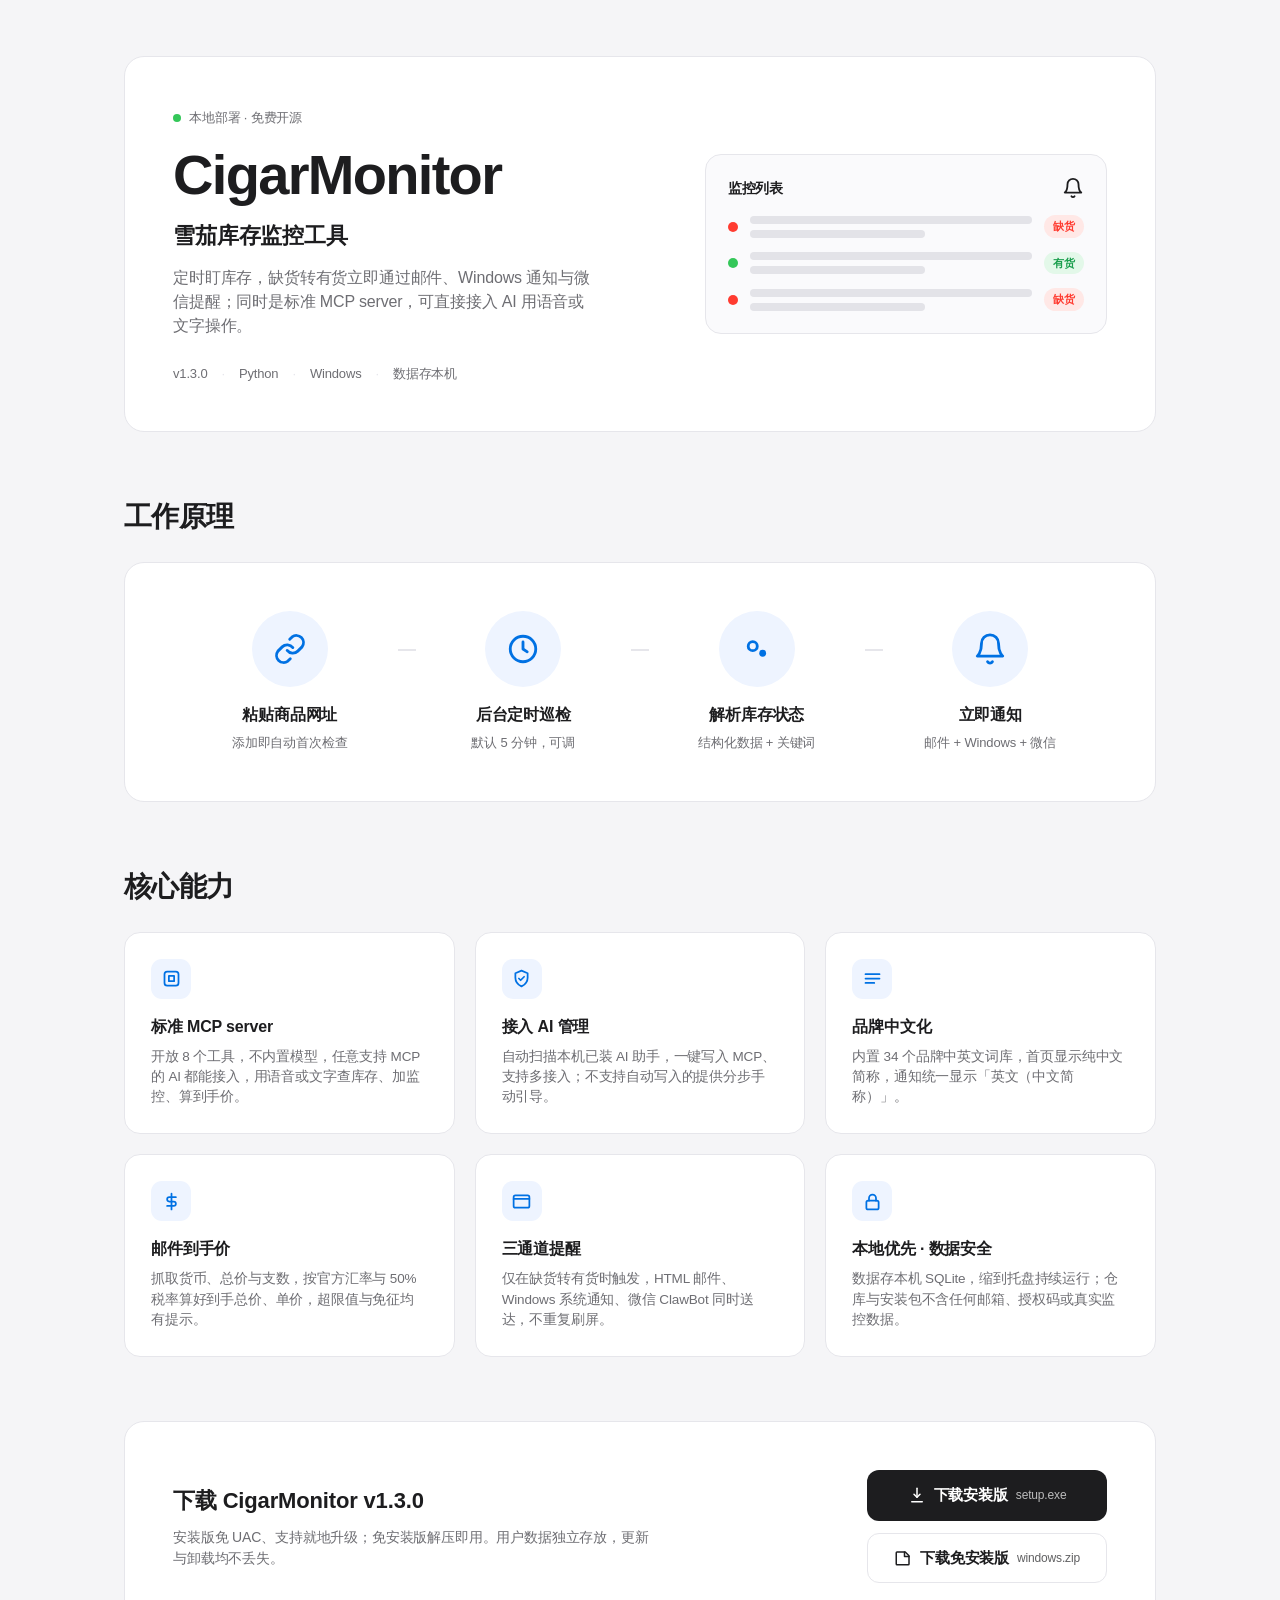
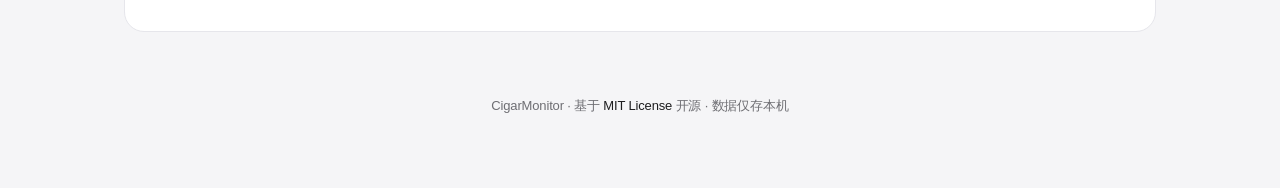
==== index.html @ dda62a03 "docs: 发布 landing 落地页到 gh-pages" ====
<!DOCTYPE html>
<html lang="zh-CN">
<head>
<meta charset="UTF-8">
<meta name="viewport" content="width=device-width, initial-scale=1">
<title>CigarMonitor · 雪茄库存监控工具</title>
<link rel="icon" href="data:image/svg+xml,%3Csvg xmlns='http://www.w3.org/2000/svg' viewBox='0 0 32 32'%3E%3Crect width='32' height='32' rx='7' fill='%23111'/%3E%3Cpath d='M8 20l11-11a3.5 3.5 0 015 5L13 25' stroke='%23d9a441' stroke-width='2.4' fill='none' stroke-linecap='round'/%3E%3Ccircle cx='21' cy='11' r='1.6' fill='%23f4c96b'/%3E%3C/svg%3E">
<style>
:root{
  --bg:#f5f5f7;
  --card:#ffffff;
  --ink:#1d1d1f;
  --sub:#6e6e73;
  --line:#e6e6eb;
  --green:#34c759;
  --red:#ff3b30;
  --blue:#0071e3;
  --blue-soft:#eef4ff;
  --radius:20px;
}
*{box-sizing:border-box;margin:0;padding:0}
html{-webkit-text-size-adjust:100%}
body{
  font-family:-apple-system,BlinkMacSystemFont,"SF Pro Display","SF Pro Text","Segoe UI","PingFang SC","Hiragino Sans GB","Microsoft YaHei",sans-serif;
  background:var(--bg);
  color:var(--ink);
  line-height:1.5;
  -webkit-font-smoothing:antialiased;
  letter-spacing:-.01em;
}
.wrap{max-width:1080px;margin:0 auto;padding:56px 24px 72px}
.section-head{font-size:28px;font-weight:700;letter-spacing:-.02em;margin-bottom:24px}
.card{background:var(--card);border:1px solid var(--line);border-radius:var(--radius);padding:48px}

/* ===== Hero ===== */
.hero{display:grid;grid-template-columns:1.1fr .9fr;gap:40px;align-items:center}
.eyebrow{display:inline-flex;align-items:center;gap:8px;font-size:13px;color:var(--sub);font-weight:500;margin-bottom:18px}
.eyebrow .dot{width:8px;height:8px;border-radius:50%;background:var(--green)}
.hero h1{font-size:56px;font-weight:700;letter-spacing:-.03em;line-height:1.05;margin-bottom:14px}
.hero .role{font-size:22px;font-weight:600;color:var(--ink);margin-bottom:14px}
.hero .desc{font-size:16px;color:var(--sub);max-width:420px;margin-bottom:26px}
.meta{display:flex;flex-wrap:wrap;gap:6px 14px;font-size:13px;color:var(--sub);font-variant-numeric:tabular-nums}
.meta span{display:inline-flex;align-items:center}
.meta .sep{color:var(--line)}

/* 监控列表示意 */
.mock{background:#fafafc;border:1px solid var(--line);border-radius:16px;padding:22px}
.mock-title{font-size:14px;font-weight:600;margin-bottom:16px;display:flex;justify-content:space-between;align-items:center}
.mock-title .bell{width:22px;height:22px;color:var(--ink)}
.mock-row{display:flex;align-items:center;gap:12px;margin-bottom:14px}
.mock-row:last-child{margin-bottom:0}
.mock-dot{width:10px;height:10px;border-radius:50%;flex:none}
.mock-bars{flex:1;display:flex;flex-direction:column;gap:6px}
.mock-bar{height:8px;border-radius:5px;background:#e3e3e8}
.mock-bar.short{width:62%}
.mock-badge{font-size:11px;font-weight:600;padding:3px 9px;border-radius:999px;flex:none}
.b-out{background:#ffe8e6;color:var(--red)}
.b-in{background:#e3f8e9;color:#1a9e4d}

/* ===== 工作原理 ===== */
.workflow{margin-top:64px}
.flow{display:grid;grid-template-columns:repeat(4,1fr);gap:0;align-items:start}
.flow-item{position:relative;text-align:center;padding:0 12px}
.flow-ic{width:76px;height:76px;border-radius:50%;background:var(--blue-soft);display:flex;align-items:center;justify-content:center;margin:0 auto 16px}
.flow-ic svg{width:34px;height:34px;color:var(--blue)}
.flow-item h4{font-size:16px;font-weight:600;margin-bottom:6px}
.flow-item p{font-size:13px;color:var(--sub)}
.flow-item:not(:last-child)::after{content:"";position:absolute;top:38px;right:-9px;width:18px;height:2px;background:var(--line)}

/* ===== 核心能力 ===== */
.features{margin-top:64px}
.fgrid{display:grid;grid-template-columns:repeat(3,1fr);gap:20px}
.fitem{background:var(--card);border:1px solid var(--line);border-radius:16px;padding:26px}
.fitem .fic{width:40px;height:40px;border-radius:11px;background:var(--blue-soft);display:flex;align-items:center;justify-content:center;margin-bottom:16px}
.fitem .fic svg{width:21px;height:21px;color:var(--blue)}
.fitem h4{font-size:16px;font-weight:600;margin-bottom:8px}
.fitem p{font-size:13.5px;color:var(--sub)}

/* ===== 下载 ===== */
.download{margin-top:64px}
.dl-card{display:grid;grid-template-columns:1fr auto;gap:32px;align-items:center}
.dl-card h3{font-size:22px;font-weight:700;margin-bottom:10px}
.dl-card p{font-size:14px;color:var(--sub);max-width:480px}
.dl-btns{display:flex;flex-direction:column;gap:12px;min-width:240px}
.btn{display:inline-flex;align-items:center;justify-content:center;gap:8px;padding:13px 22px;border-radius:12px;font-size:15px;font-weight:600;text-decoration:none;border:1px solid transparent;white-space:nowrap}
.btn-primary{background:var(--ink);color:#fff}
.btn-ghost{background:#fff;color:var(--ink);border-color:var(--line)}
.btn svg{width:18px;height:18px}
.btn small{font-weight:400;opacity:.7;font-size:12px}

footer{margin-top:64px;text-align:center;font-size:13px;color:var(--sub)}
footer a{color:var(--ink);text-decoration:none;font-weight:500}

@media (max-width:860px){
  .wrap{padding:32px 16px 48px}
  .card{padding:28px}
  .hero{grid-template-columns:1fr;gap:28px}
  .hero h1{font-size:42px}
  .flow{grid-template-columns:repeat(2,1fr);gap:32px 0}
  .flow-item:not(:last-child)::after{display:none}
  .fgrid{grid-template-columns:1fr}
  .dl-card{grid-template-columns:1fr}
  .dl-btns{min-width:0}
}
@media (max-width:560px){
  .card{padding:22px}
  .flow{grid-template-columns:1fr;gap:28px}
  .flow-item{padding:0}
  .flow-ic{width:68px;height:68px}
  .hero h1{font-size:36px}
  .section-head{font-size:24px}
}
</style>
</head>
<body>
<div class="wrap">

  <!-- ===== Hero ===== -->
  <section class="card hero">
    <div>
      <div class="eyebrow"><span class="dot"></span>本地部署 · 免费开源</div>
      <h1>CigarMonitor</h1>
      <div class="role">雪茄库存监控工具</div>
      <p class="desc">定时盯库存，缺货转有货立即通过邮件、Windows 通知与微信提醒；同时是标准 MCP server，可直接接入 AI 用语音或文字操作。</p>
      <div class="meta">
        <span>v1.3.0</span><span class="sep">·</span>
        <span>Python</span><span class="sep">·</span>
        <span>Windows</span><span class="sep">·</span>
        <span>数据存本机</span>
      </div>
    </div>
    <div class="mock">
      <div class="mock-title">监控列表
        <svg class="bell" viewBox="0 0 24 24" fill="none" stroke="currentColor" stroke-width="2" stroke-linecap="round" stroke-linejoin="round"><path d="M18 8a6 6 0 0 0-12 0c0 7-3 9-3 9h18s-3-2-3-9"/><path d="M13.7 21a2 2 0 0 1-3.4 0"/></svg>
      </div>
      <div class="mock-row">
        <span class="mock-dot" style="background:var(--red)"></span>
        <span class="mock-bars"><span class="mock-bar"></span><span class="mock-bar short"></span></span>
        <span class="mock-badge b-out">缺货</span>
      </div>
      <div class="mock-row">
        <span class="mock-dot" style="background:var(--green)"></span>
        <span class="mock-bars"><span class="mock-bar"></span><span class="mock-bar short"></span></span>
        <span class="mock-badge b-in">有货</span>
      </div>
      <div class="mock-row">
        <span class="mock-dot" style="background:var(--red)"></span>
        <span class="mock-bars"><span class="mock-bar"></span><span class="mock-bar short"></span></span>
        <span class="mock-badge b-out">缺货</span>
      </div>
    </div>
  </section>

  <!-- ===== 工作原理 ===== -->
  <section class="workflow">
    <h2 class="section-head">工作原理</h2>
    <div class="card">
      <div class="flow">
        <div class="flow-item">
          <div class="flow-ic"><svg viewBox="0 0 24 24" fill="none" stroke="currentColor" stroke-width="2" stroke-linecap="round" stroke-linejoin="round"><path d="M10 13a5 5 0 0 0 7.5.5l3-3a5 5 0 0 0-7-7l-1.7 1.7"/><path d="M14 11a5 5 0 0 0-7.5-.5l-3 3a5 5 0 0 0 7 7l1.7-1.7"/></svg></div>
          <h4>粘贴商品网址</h4><p>添加即自动首次检查</p>
        </div>
        <div class="flow-item">
          <div class="flow-ic"><svg viewBox="0 0 24 24" fill="none" stroke="currentColor" stroke-width="2" stroke-linecap="round" stroke-linejoin="round"><circle cx="12" cy="12" r="9"/><path d="M12 7v5l3 2"/></svg></div>
          <h4>后台定时巡检</h4><p>默认 5 分钟，可调</p>
        </div>
        <div class="flow-item">
          <div class="flow-ic"><svg viewBox="0 0 24 24" fill="none" stroke="currentColor" stroke-width="2" stroke-linecap="round" stroke-linejoin="round"><circle cx="9" cy="10" r="3.2"/><circle cx="16" cy="15" r="2.4" fill="currentColor" stroke="none"/></svg></div>
          <h4>解析库存状态</h4><p>结构化数据 + 关键词</p>
        </div>
        <div class="flow-item">
          <div class="flow-ic"><svg viewBox="0 0 24 24" fill="none" stroke="currentColor" stroke-width="2" stroke-linecap="round" stroke-linejoin="round"><path d="M18 8a6 6 0 0 0-12 0c0 7-3 9-3 9h18s-3-2-3-9"/><path d="M13.7 21a2 2 0 0 1-3.4 0"/></svg></div>
          <h4>立即通知</h4><p>邮件 + Windows + 微信</p>
        </div>
      </div>
    </div>
  </section>

  <!-- ===== 核心能力 ===== -->
  <section class="features">
    <h2 class="section-head">核心能力</h2>
    <div class="fgrid">
      <div class="fitem">
        <div class="fic"><svg viewBox="0 0 24 24" fill="none" stroke="currentColor" stroke-width="2" stroke-linecap="round" stroke-linejoin="round"><rect x="4" y="4" width="16" height="16" rx="3"/><path d="M9 9h6v6H9z"/></svg></div>
        <h4>标准 MCP server</h4>
        <p>开放 8 个工具，不内置模型，任意支持 MCP 的 AI 都能接入，用语音或文字查库存、加监控、算到手价。</p>
      </div>
      <div class="fitem">
        <div class="fic"><svg viewBox="0 0 24 24" fill="none" stroke="currentColor" stroke-width="2" stroke-linecap="round" stroke-linejoin="round"><path d="M12 3l7 3v5c0 4.5-3 8-7 10-4-2-7-5.5-7-10V6z"/><path d="M9 12l2 2 4-4"/></svg></div>
        <h4>接入 AI 管理</h4>
        <p>自动扫描本机已装 AI 助手，一键写入 MCP、支持多接入；不支持自动写入的提供分步手动引导。</p>
      </div>
      <div class="fitem">
        <div class="fic"><svg viewBox="0 0 24 24" fill="none" stroke="currentColor" stroke-width="2" stroke-linecap="round" stroke-linejoin="round"><path d="M4 7h16M4 12h16M4 17h10"/></svg></div>
        <h4>品牌中文化</h4>
        <p>内置 34 个品牌中英文词库，首页显示纯中文简称，通知统一显示「英文（中文简称）」。</p>
      </div>
      <div class="fitem">
        <div class="fic"><svg viewBox="0 0 24 24" fill="none" stroke="currentColor" stroke-width="2" stroke-linecap="round" stroke-linejoin="round"><path d="M12 3v18"/><path d="M17 7H9.5a2.5 2.5 0 0 0 0 5h5a2.5 2.5 0 0 1 0 5H7"/></svg></div>
        <h4>邮件到手价</h4>
        <p>抓取货币、总价与支数，按官方汇率与 50% 税率算好到手总价、单价，超限值与免征均有提示。</p>
      </div>
      <div class="fitem">
        <div class="fic"><svg viewBox="0 0 24 24" fill="none" stroke="currentColor" stroke-width="2" stroke-linecap="round" stroke-linejoin="round"><rect x="3" y="5" width="18" height="14" rx="2"/><path d="M3 9h18"/></svg></div>
        <h4>三通道提醒</h4>
        <p>仅在缺货转有货时触发，HTML 邮件、Windows 系统通知、微信 ClawBot 同时送达，不重复刷屏。</p>
      </div>
      <div class="fitem">
        <div class="fic"><svg viewBox="0 0 24 24" fill="none" stroke="currentColor" stroke-width="2" stroke-linecap="round" stroke-linejoin="round"><rect x="5" y="11" width="14" height="10" rx="2"/><path d="M8 11V8a4 4 0 0 1 8 0v3"/></svg></div>
        <h4>本地优先 · 数据安全</h4>
        <p>数据存本机 SQLite，缩到托盘持续运行；仓库与安装包不含任何邮箱、授权码或真实监控数据。</p>
      </div>
    </div>
  </section>

  <!-- ===== 下载 ===== -->
  <section class="download">
    <div class="card dl-card">
      <div>
        <h3>下载 CigarMonitor v1.3.0</h3>
        <p>安装版免 UAC、支持就地升级；免安装版解压即用。用户数据独立存放，更新与卸载均不丢失。</p>
      </div>
      <div class="dl-btns">
        <a class="btn btn-primary" href="https://github.com/hoho77777/cigar-monitor/releases/download/v1.3.0/CigarMonitor_v1.3.0_setup.exe">
          <svg viewBox="0 0 24 24" fill="none" stroke="currentColor" stroke-width="2" stroke-linecap="round" stroke-linejoin="round"><path d="M12 3v12"/><path d="M8 11l4 4 4-4"/><path d="M5 21h14"/></svg>
          下载安装版 <small>setup.exe</small>
        </a>
        <a class="btn btn-ghost" href="https://github.com/hoho77777/cigar-monitor/releases/download/v1.3.0/CigarMonitor_v1.3.0_windows.zip">
          <svg viewBox="0 0 24 24" fill="none" stroke="currentColor" stroke-width="2" stroke-linecap="round" stroke-linejoin="round"><path d="M4 4h11l5 5v11a1 1 0 0 1-1 1H4a1 1 0 0 1-1-1V5a1 1 0 0 1 1-1z"/><path d="M14 4v6h6"/></svg>
          下载免安装版 <small>windows.zip</small>
        </a>
      </div>
    </div>
  </section>

  <footer>
    CigarMonitor · 基于 <a href="https://github.com/hoho77777/cigar-monitor">MIT License</a> 开源 · 数据仅存本机
  </footer>

</div>
</body>
</html>
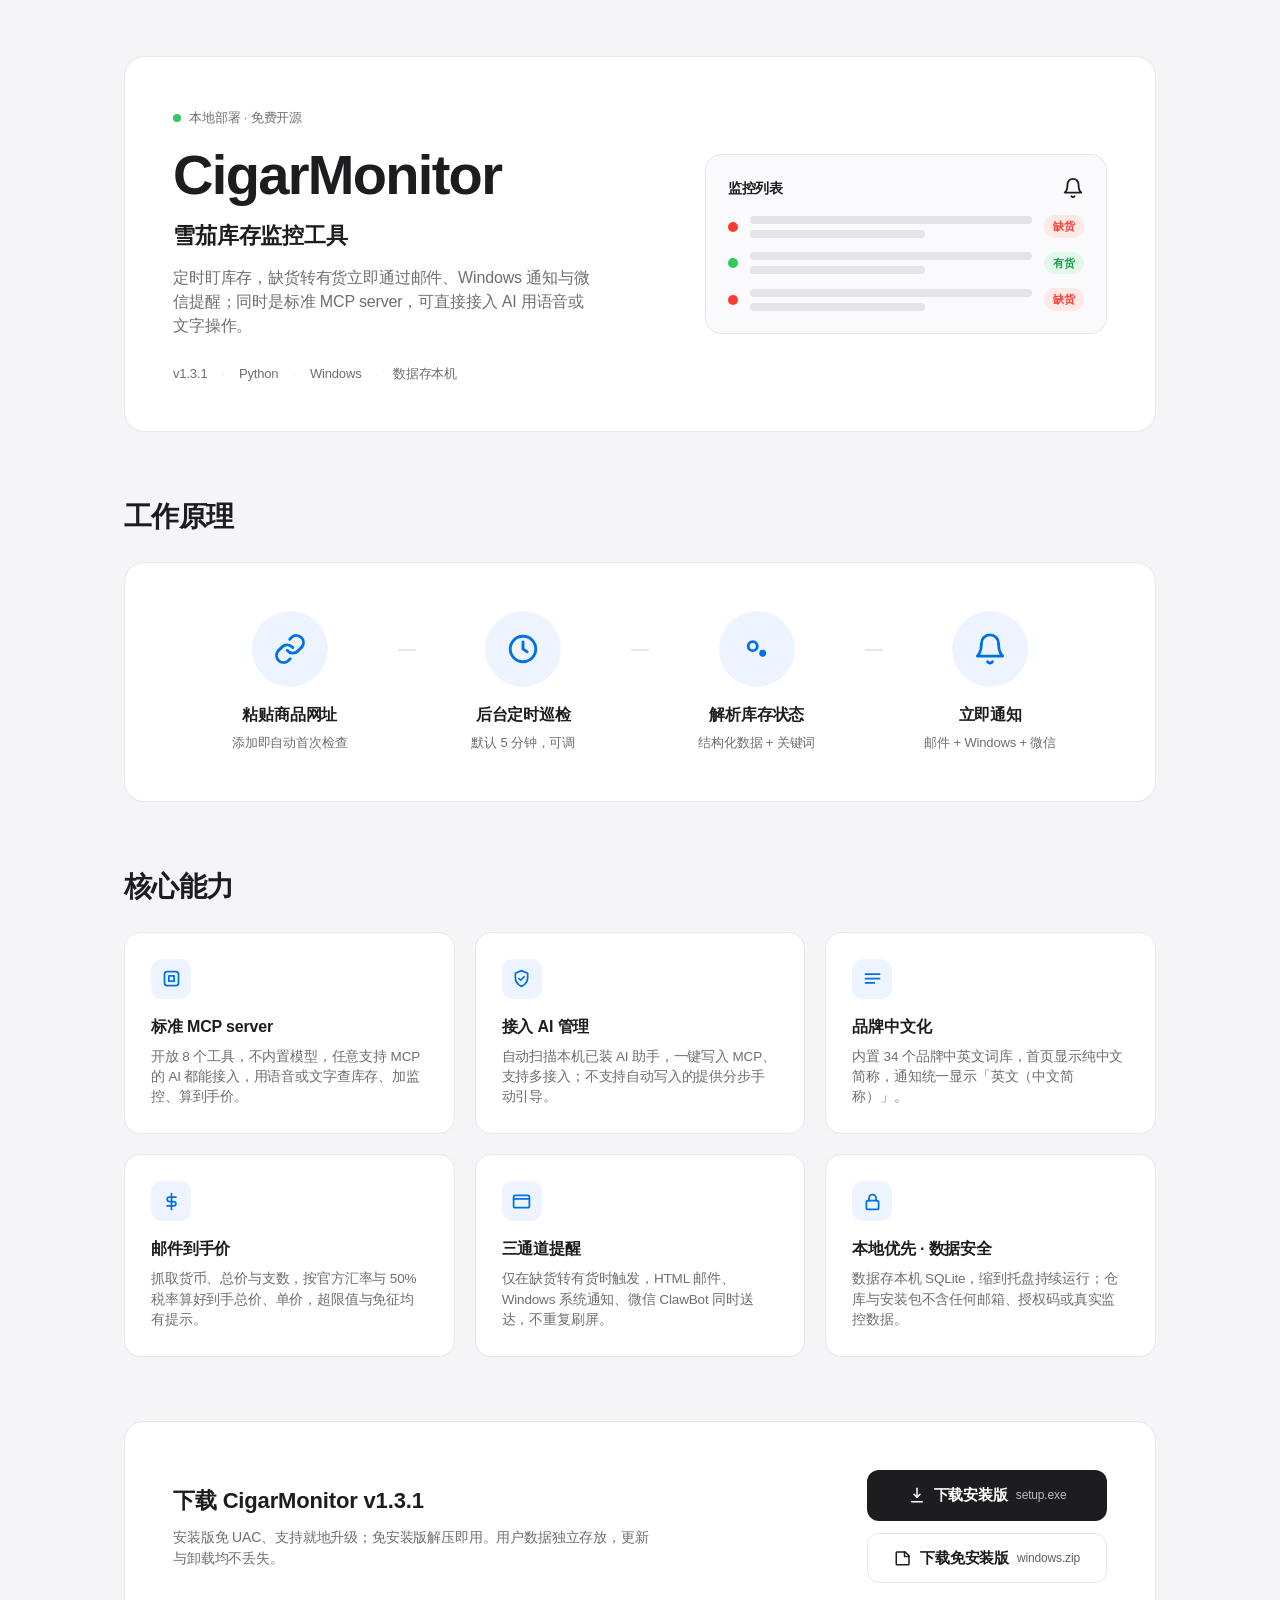
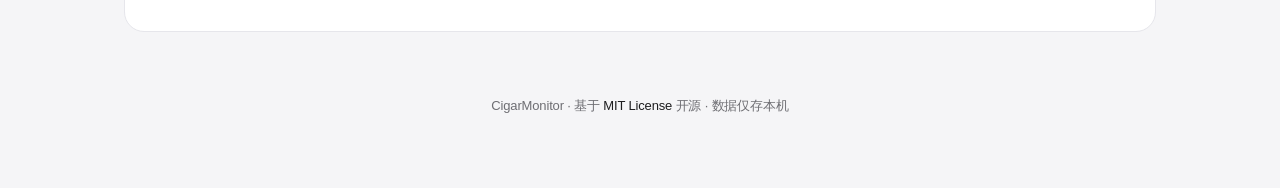
==== commit dbba554f: "docs: 落地页版本号更新到 1.3.1" ====
--- a/index.html
+++ b/index.html
@@ -123,7 +123,7 @@
       <div class="role">雪茄库存监控工具</div>
       <p class="desc">定时盯库存，缺货转有货立即通过邮件、Windows 通知与微信提醒；同时是标准 MCP server，可直接接入 AI 用语音或文字操作。</p>
       <div class="meta">
-        <span>v1.3.0</span><span class="sep">·</span>
+        <span>v1.3.1</span><span class="sep">·</span>
         <span>Python</span><span class="sep">·</span>
         <span>Windows</span><span class="sep">·</span>
         <span>数据存本机</span>
@@ -217,15 +217,15 @@
   <section class="download">
     <div class="card dl-card">
       <div>
-        <h3>下载 CigarMonitor v1.3.0</h3>
+        <h3>下载 CigarMonitor v1.3.1</h3>
         <p>安装版免 UAC、支持就地升级；免安装版解压即用。用户数据独立存放，更新与卸载均不丢失。</p>
       </div>
       <div class="dl-btns">
-        <a class="btn btn-primary" href="https://github.com/hoho77777/cigar-monitor/releases/download/v1.3.0/CigarMonitor_v1.3.0_setup.exe">
+        <a class="btn btn-primary" href="https://github.com/hoho77777/cigar-monitor/releases/download/v1.3.1/CigarMonitor_v1.3.1_setup.exe">
           <svg viewBox="0 0 24 24" fill="none" stroke="currentColor" stroke-width="2" stroke-linecap="round" stroke-linejoin="round"><path d="M12 3v12"/><path d="M8 11l4 4 4-4"/><path d="M5 21h14"/></svg>
           下载安装版 <small>setup.exe</small>
         </a>
-        <a class="btn btn-ghost" href="https://github.com/hoho77777/cigar-monitor/releases/download/v1.3.0/CigarMonitor_v1.3.0_windows.zip">
+        <a class="btn btn-ghost" href="https://github.com/hoho77777/cigar-monitor/releases/download/v1.3.1/CigarMonitor_v1.3.1_windows.zip">
           <svg viewBox="0 0 24 24" fill="none" stroke="currentColor" stroke-width="2" stroke-linecap="round" stroke-linejoin="round"><path d="M4 4h11l5 5v11a1 1 0 0 1-1 1H4a1 1 0 0 1-1-1V5a1 1 0 0 1 1-1z"/><path d="M14 4v6h6"/></svg>
           下载免安装版 <small>windows.zip</small>
         </a>
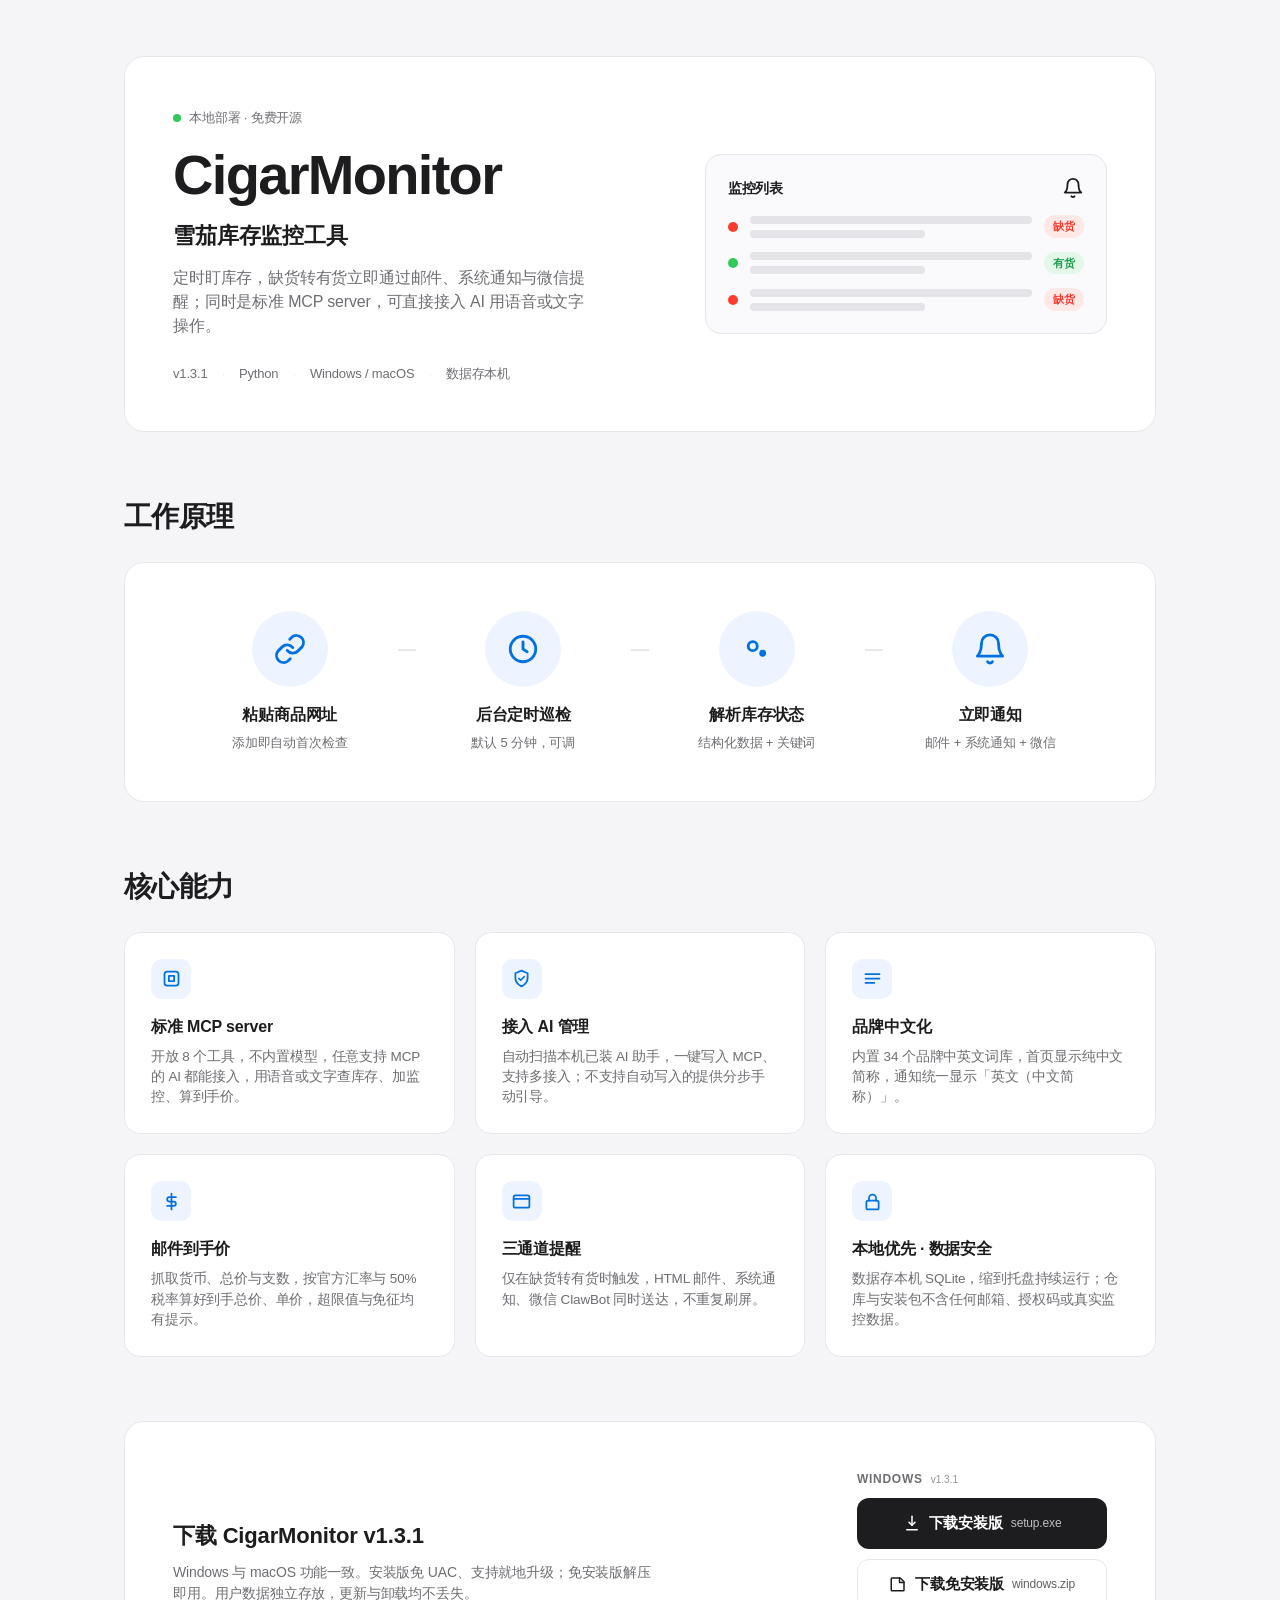
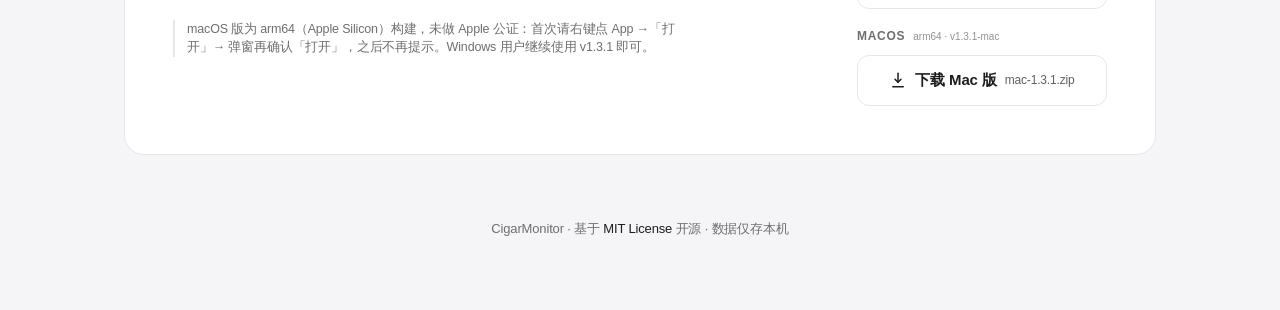
==== commit 1b011054: "docs(pages): 同步 landing（新增 macOS 下载入口）" ====
--- a/index.html
+++ b/index.html
@@ -81,7 +81,11 @@
 .dl-card{display:grid;grid-template-columns:1fr auto;gap:32px;align-items:center}
 .dl-card h3{font-size:22px;font-weight:700;margin-bottom:10px}
 .dl-card p{font-size:14px;color:var(--sub);max-width:480px}
-.dl-btns{display:flex;flex-direction:column;gap:12px;min-width:240px}
+.dl-btns{display:flex;flex-direction:column;gap:18px;min-width:250px}
+.dl-group{display:flex;flex-direction:column;gap:10px}
+.dl-plat{display:flex;align-items:center;gap:8px;font-size:12px;font-weight:600;letter-spacing:.06em;text-transform:uppercase;color:var(--sub)}
+.dl-plat small{font-weight:400;text-transform:none;letter-spacing:0;opacity:.75}
+.dl-note{margin-top:16px;font-size:12.5px;color:var(--sub);padding-left:12px;border-left:2px solid var(--line);max-width:520px}
 .btn{display:inline-flex;align-items:center;justify-content:center;gap:8px;padding:13px 22px;border-radius:12px;font-size:15px;font-weight:600;text-decoration:none;border:1px solid transparent;white-space:nowrap}
 .btn-primary{background:var(--ink);color:#fff}
 .btn-ghost{background:#fff;color:var(--ink);border-color:var(--line)}
@@ -121,11 +125,11 @@
       <div class="eyebrow"><span class="dot"></span>本地部署 · 免费开源</div>
       <h1>CigarMonitor</h1>
       <div class="role">雪茄库存监控工具</div>
-      <p class="desc">定时盯库存，缺货转有货立即通过邮件、Windows 通知与微信提醒；同时是标准 MCP server，可直接接入 AI 用语音或文字操作。</p>
+      <p class="desc">定时盯库存，缺货转有货立即通过邮件、系统通知与微信提醒；同时是标准 MCP server，可直接接入 AI 用语音或文字操作。</p>
       <div class="meta">
         <span>v1.3.1</span><span class="sep">·</span>
         <span>Python</span><span class="sep">·</span>
-        <span>Windows</span><span class="sep">·</span>
+        <span>Windows / macOS</span><span class="sep">·</span>
         <span>数据存本机</span>
       </div>
     </div>
@@ -170,7 +174,7 @@
         </div>
         <div class="flow-item">
           <div class="flow-ic"><svg viewBox="0 0 24 24" fill="none" stroke="currentColor" stroke-width="2" stroke-linecap="round" stroke-linejoin="round"><path d="M18 8a6 6 0 0 0-12 0c0 7-3 9-3 9h18s-3-2-3-9"/><path d="M13.7 21a2 2 0 0 1-3.4 0"/></svg></div>
-          <h4>立即通知</h4><p>邮件 + Windows + 微信</p>
+          <h4>立即通知</h4><p>邮件 + 系统通知 + 微信</p>
         </div>
       </div>
     </div>
@@ -203,7 +207,7 @@
       <div class="fitem">
         <div class="fic"><svg viewBox="0 0 24 24" fill="none" stroke="currentColor" stroke-width="2" stroke-linecap="round" stroke-linejoin="round"><rect x="3" y="5" width="18" height="14" rx="2"/><path d="M3 9h18"/></svg></div>
         <h4>三通道提醒</h4>
-        <p>仅在缺货转有货时触发，HTML 邮件、Windows 系统通知、微信 ClawBot 同时送达，不重复刷屏。</p>
+        <p>仅在缺货转有货时触发，HTML 邮件、系统通知、微信 ClawBot 同时送达，不重复刷屏。</p>
       </div>
       <div class="fitem">
         <div class="fic"><svg viewBox="0 0 24 24" fill="none" stroke="currentColor" stroke-width="2" stroke-linecap="round" stroke-linejoin="round"><rect x="5" y="11" width="14" height="10" rx="2"/><path d="M8 11V8a4 4 0 0 1 8 0v3"/></svg></div>
@@ -218,17 +222,28 @@
     <div class="card dl-card">
       <div>
         <h3>下载 CigarMonitor v1.3.1</h3>
-        <p>安装版免 UAC、支持就地升级；免安装版解压即用。用户数据独立存放，更新与卸载均不丢失。</p>
+        <p>Windows 与 macOS 功能一致。安装版免 UAC、支持就地升级；免安装版解压即用。用户数据独立存放，更新与卸载均不丢失。</p>
+        <div class="dl-note">macOS 版为 arm64（Apple Silicon）构建，未做 Apple 公证：首次请右键点 App →「打开」→ 弹窗再确认「打开」，之后不再提示。Windows 用户继续使用 v1.3.1 即可。</div>
       </div>
       <div class="dl-btns">
-        <a class="btn btn-primary" href="https://github.com/hoho77777/cigar-monitor/releases/download/v1.3.1/CigarMonitor_v1.3.1_setup.exe">
-          <svg viewBox="0 0 24 24" fill="none" stroke="currentColor" stroke-width="2" stroke-linecap="round" stroke-linejoin="round"><path d="M12 3v12"/><path d="M8 11l4 4 4-4"/><path d="M5 21h14"/></svg>
-          下载安装版 <small>setup.exe</small>
-        </a>
-        <a class="btn btn-ghost" href="https://github.com/hoho77777/cigar-monitor/releases/download/v1.3.1/CigarMonitor_v1.3.1_windows.zip">
-          <svg viewBox="0 0 24 24" fill="none" stroke="currentColor" stroke-width="2" stroke-linecap="round" stroke-linejoin="round"><path d="M4 4h11l5 5v11a1 1 0 0 1-1 1H4a1 1 0 0 1-1-1V5a1 1 0 0 1 1-1z"/><path d="M14 4v6h6"/></svg>
-          下载免安装版 <small>windows.zip</small>
-        </a>
+        <div class="dl-group">
+          <div class="dl-plat">Windows <small>v1.3.1</small></div>
+          <a class="btn btn-primary" href="https://github.com/hoho77777/cigar-monitor/releases/download/v1.3.1/CigarMonitor_v1.3.1_setup.exe">
+            <svg viewBox="0 0 24 24" fill="none" stroke="currentColor" stroke-width="2" stroke-linecap="round" stroke-linejoin="round"><path d="M12 3v12"/><path d="M8 11l4 4 4-4"/><path d="M5 21h14"/></svg>
+            下载安装版 <small>setup.exe</small>
+          </a>
+          <a class="btn btn-ghost" href="https://github.com/hoho77777/cigar-monitor/releases/download/v1.3.1/CigarMonitor_v1.3.1_windows.zip">
+            <svg viewBox="0 0 24 24" fill="none" stroke="currentColor" stroke-width="2" stroke-linecap="round" stroke-linejoin="round"><path d="M4 4h11l5 5v11a1 1 0 0 1-1 1H4a1 1 0 0 1-1-1V5a1 1 0 0 1 1-1z"/><path d="M14 4v6h6"/></svg>
+            下载免安装版 <small>windows.zip</small>
+          </a>
+        </div>
+        <div class="dl-group">
+          <div class="dl-plat">macOS <small>arm64 · v1.3.1-mac</small></div>
+          <a class="btn btn-ghost" href="https://github.com/hoho77777/cigar-monitor/releases/download/v1.3.1-mac/CigarMonitor-mac-1.3.1.zip">
+            <svg viewBox="0 0 24 24" fill="none" stroke="currentColor" stroke-width="2" stroke-linecap="round" stroke-linejoin="round"><path d="M12 3v12"/><path d="M8 11l4 4 4-4"/><path d="M5 21h14"/></svg>
+            下载 Mac 版 <small>mac-1.3.1.zip</small>
+          </a>
+        </div>
       </div>
     </div>
   </section>
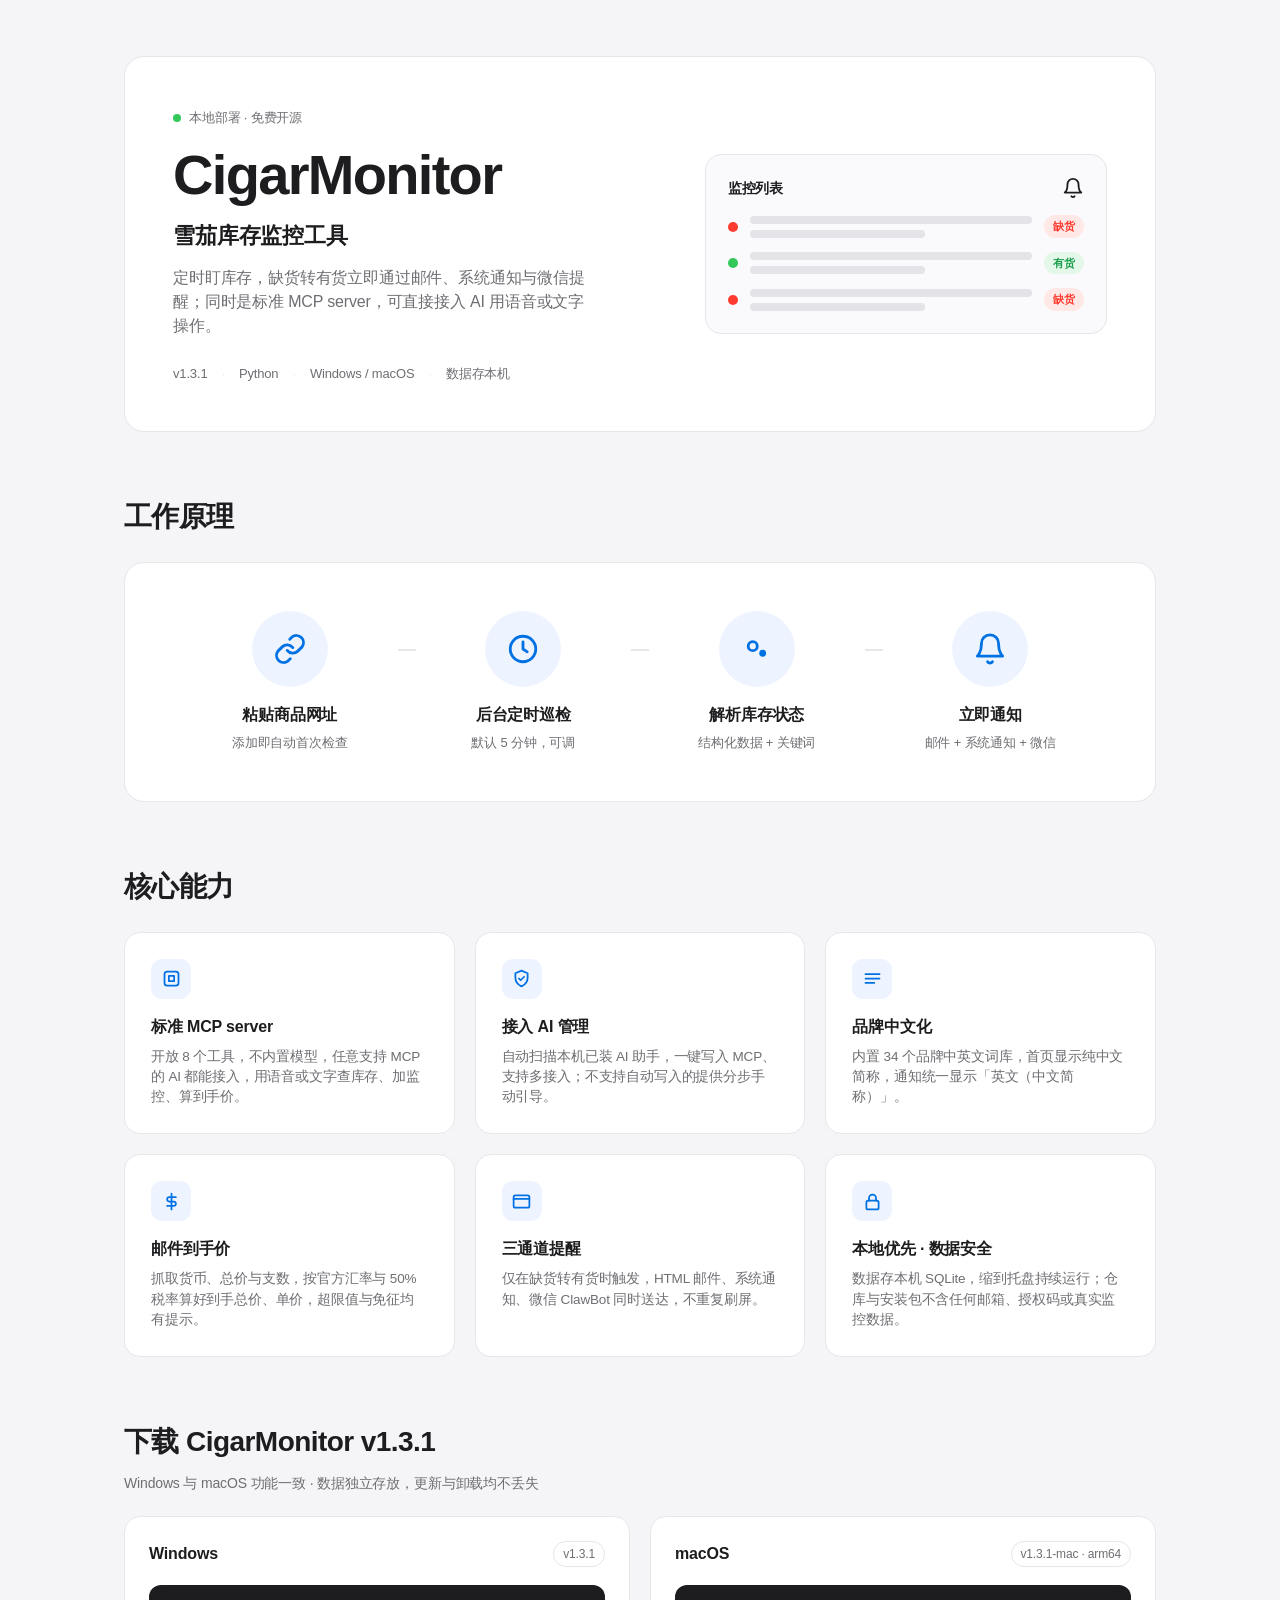
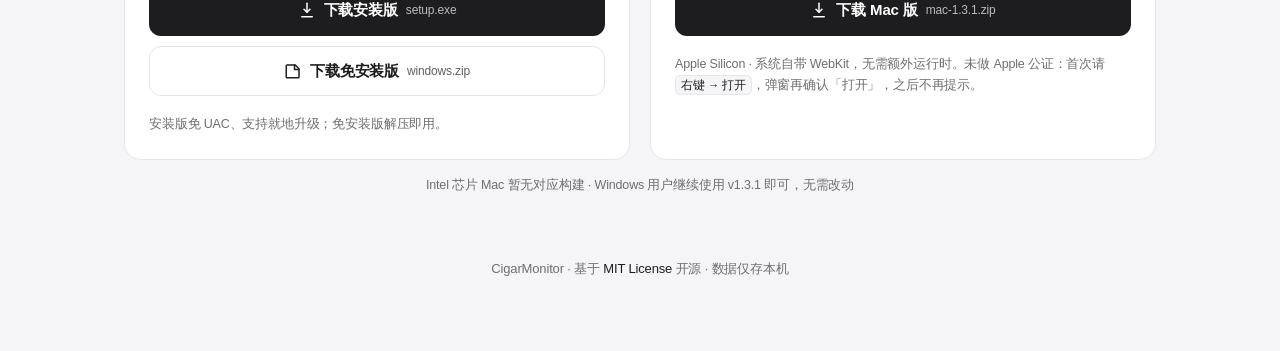
==== commit 97b8d6eb: "docs(pages): 同步下载区双列布局" ====
--- a/index.html
+++ b/index.html
@@ -78,14 +78,15 @@
 
 /* ===== 下载 ===== */
 .download{margin-top:64px}
-.dl-card{display:grid;grid-template-columns:1fr auto;gap:32px;align-items:center}
-.dl-card h3{font-size:22px;font-weight:700;margin-bottom:10px}
-.dl-card p{font-size:14px;color:var(--sub);max-width:480px}
-.dl-btns{display:flex;flex-direction:column;gap:18px;min-width:250px}
-.dl-group{display:flex;flex-direction:column;gap:10px}
-.dl-plat{display:flex;align-items:center;gap:8px;font-size:12px;font-weight:600;letter-spacing:.06em;text-transform:uppercase;color:var(--sub)}
-.dl-plat small{font-weight:400;text-transform:none;letter-spacing:0;opacity:.75}
-.dl-note{margin-top:16px;font-size:12.5px;color:var(--sub);padding-left:12px;border-left:2px solid var(--line);max-width:520px}
+.dl-title{font-size:28px;font-weight:700;letter-spacing:-.02em;margin-bottom:10px}
+.dl-sub{font-size:14px;color:var(--sub);margin-bottom:22px;max-width:640px}
+.dl-grid{display:grid;grid-template-columns:1fr 1fr;gap:20px}
+.dl-col{background:var(--card);border:1px solid var(--line);border-radius:16px;padding:24px;display:flex;flex-direction:column;gap:10px}
+.dl-plat{display:flex;align-items:center;gap:10px;font-size:16px;font-weight:700;margin-bottom:8px}
+.dl-plat .ver{margin-left:auto;font-size:12px;font-weight:500;color:var(--sub);border:1px solid var(--line);padding:3px 9px;border-radius:999px;white-space:nowrap}
+.dl-mini{font-size:12.5px;color:var(--sub);line-height:1.7;margin-top:8px}
+.dl-mini .key{display:inline-block;background:var(--bg);border:1px solid var(--line);border-radius:5px;padding:0 5px;font-size:11.5px;line-height:1.6;color:var(--ink)}
+.dl-note{margin-top:16px;font-size:12.5px;color:var(--sub);text-align:center}
 .btn{display:inline-flex;align-items:center;justify-content:center;gap:8px;padding:13px 22px;border-radius:12px;font-size:15px;font-weight:600;text-decoration:none;border:1px solid transparent;white-space:nowrap}
 .btn-primary{background:var(--ink);color:#fff}
 .btn-ghost{background:#fff;color:var(--ink);border-color:var(--line)}
@@ -103,8 +104,7 @@
   .flow{grid-template-columns:repeat(2,1fr);gap:32px 0}
   .flow-item:not(:last-child)::after{display:none}
   .fgrid{grid-template-columns:1fr}
-  .dl-card{grid-template-columns:1fr}
-  .dl-btns{min-width:0}
+  .dl-grid{grid-template-columns:1fr}
 }
 @media (max-width:560px){
   .card{padding:22px}
@@ -219,33 +219,31 @@
 
   <!-- ===== 下载 ===== -->
   <section class="download">
-    <div class="card dl-card">
-      <div>
-        <h3>下载 CigarMonitor v1.3.1</h3>
-        <p>Windows 与 macOS 功能一致。安装版免 UAC、支持就地升级；免安装版解压即用。用户数据独立存放，更新与卸载均不丢失。</p>
-        <div class="dl-note">macOS 版为 arm64（Apple Silicon）构建，未做 Apple 公证：首次请右键点 App →「打开」→ 弹窗再确认「打开」，之后不再提示。Windows 用户继续使用 v1.3.1 即可。</div>
-      </div>
-      <div class="dl-btns">
-        <div class="dl-group">
-          <div class="dl-plat">Windows <small>v1.3.1</small></div>
-          <a class="btn btn-primary" href="https://github.com/hoho77777/cigar-monitor/releases/download/v1.3.1/CigarMonitor_v1.3.1_setup.exe">
-            <svg viewBox="0 0 24 24" fill="none" stroke="currentColor" stroke-width="2" stroke-linecap="round" stroke-linejoin="round"><path d="M12 3v12"/><path d="M8 11l4 4 4-4"/><path d="M5 21h14"/></svg>
-            下载安装版 <small>setup.exe</small>
-          </a>
-          <a class="btn btn-ghost" href="https://github.com/hoho77777/cigar-monitor/releases/download/v1.3.1/CigarMonitor_v1.3.1_windows.zip">
-            <svg viewBox="0 0 24 24" fill="none" stroke="currentColor" stroke-width="2" stroke-linecap="round" stroke-linejoin="round"><path d="M4 4h11l5 5v11a1 1 0 0 1-1 1H4a1 1 0 0 1-1-1V5a1 1 0 0 1 1-1z"/><path d="M14 4v6h6"/></svg>
-            下载免安装版 <small>windows.zip</small>
-          </a>
-        </div>
-        <div class="dl-group">
-          <div class="dl-plat">macOS <small>arm64 · v1.3.1-mac</small></div>
-          <a class="btn btn-ghost" href="https://github.com/hoho77777/cigar-monitor/releases/download/v1.3.1-mac/CigarMonitor-mac-1.3.1.zip">
-            <svg viewBox="0 0 24 24" fill="none" stroke="currentColor" stroke-width="2" stroke-linecap="round" stroke-linejoin="round"><path d="M12 3v12"/><path d="M8 11l4 4 4-4"/><path d="M5 21h14"/></svg>
-            下载 Mac 版 <small>mac-1.3.1.zip</small>
-          </a>
-        </div>
-      </div>
-    </div>
+    <h3 class="dl-title">下载 CigarMonitor v1.3.1</h3>
+    <p class="dl-sub">Windows 与 macOS 功能一致 · 数据独立存放，更新与卸载均不丢失</p>
+    <div class="dl-grid">
+      <div class="dl-col">
+        <div class="dl-plat">Windows <span class="ver">v1.3.1</span></div>
+        <a class="btn btn-primary" href="https://github.com/hoho77777/cigar-monitor/releases/download/v1.3.1/CigarMonitor_v1.3.1_setup.exe">
+          <svg viewBox="0 0 24 24" fill="none" stroke="currentColor" stroke-width="2" stroke-linecap="round" stroke-linejoin="round"><path d="M12 3v12"/><path d="M8 11l4 4 4-4"/><path d="M5 21h14"/></svg>
+          下载安装版 <small>setup.exe</small>
+        </a>
+        <a class="btn btn-ghost" href="https://github.com/hoho77777/cigar-monitor/releases/download/v1.3.1/CigarMonitor_v1.3.1_windows.zip">
+          <svg viewBox="0 0 24 24" fill="none" stroke="currentColor" stroke-width="2" stroke-linecap="round" stroke-linejoin="round"><path d="M4 4h11l5 5v11a1 1 0 0 1-1 1H4a1 1 0 0 1-1-1V5a1 1 0 0 1 1-1z"/><path d="M14 4v6h6"/></svg>
+          下载免安装版 <small>windows.zip</small>
+        </a>
+        <p class="dl-mini">安装版免 UAC、支持就地升级；免安装版解压即用。</p>
+      </div>
+      <div class="dl-col">
+        <div class="dl-plat">macOS <span class="ver">v1.3.1-mac · arm64</span></div>
+        <a class="btn btn-primary" href="https://github.com/hoho77777/cigar-monitor/releases/download/v1.3.1-mac/CigarMonitor-mac-1.3.1.zip">
+          <svg viewBox="0 0 24 24" fill="none" stroke="currentColor" stroke-width="2" stroke-linecap="round" stroke-linejoin="round"><path d="M12 3v12"/><path d="M8 11l4 4 4-4"/><path d="M5 21h14"/></svg>
+          下载 Mac 版 <small>mac-1.3.1.zip</small>
+        </a>
+        <p class="dl-mini">Apple Silicon · 系统自带 WebKit，无需额外运行时。未做 Apple 公证：首次请<span class="key">右键 → 打开</span>，弹窗再确认「打开」，之后不再提示。</p>
+      </div>
+    </div>
+    <p class="dl-note">Intel 芯片 Mac 暂无对应构建 · Windows 用户继续使用 v1.3.1 即可，无需改动</p>
   </section>
 
   <footer>
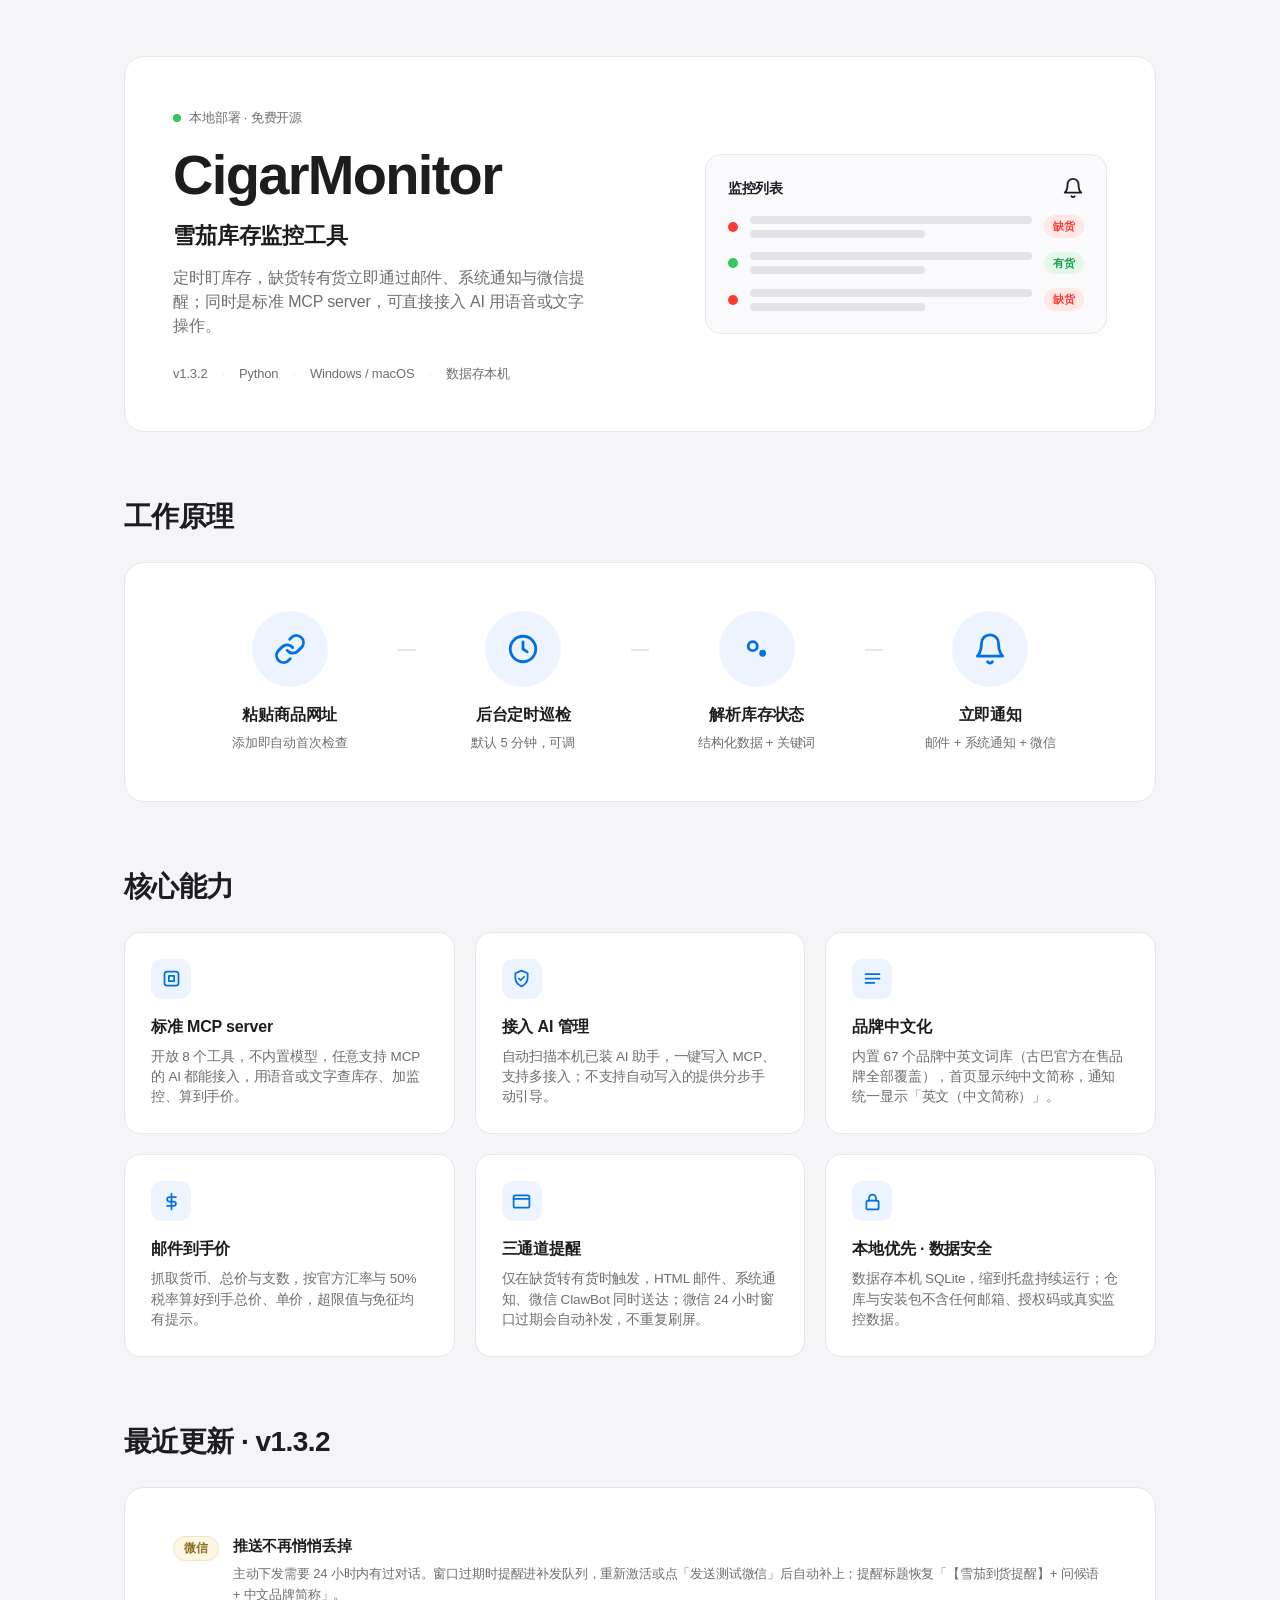
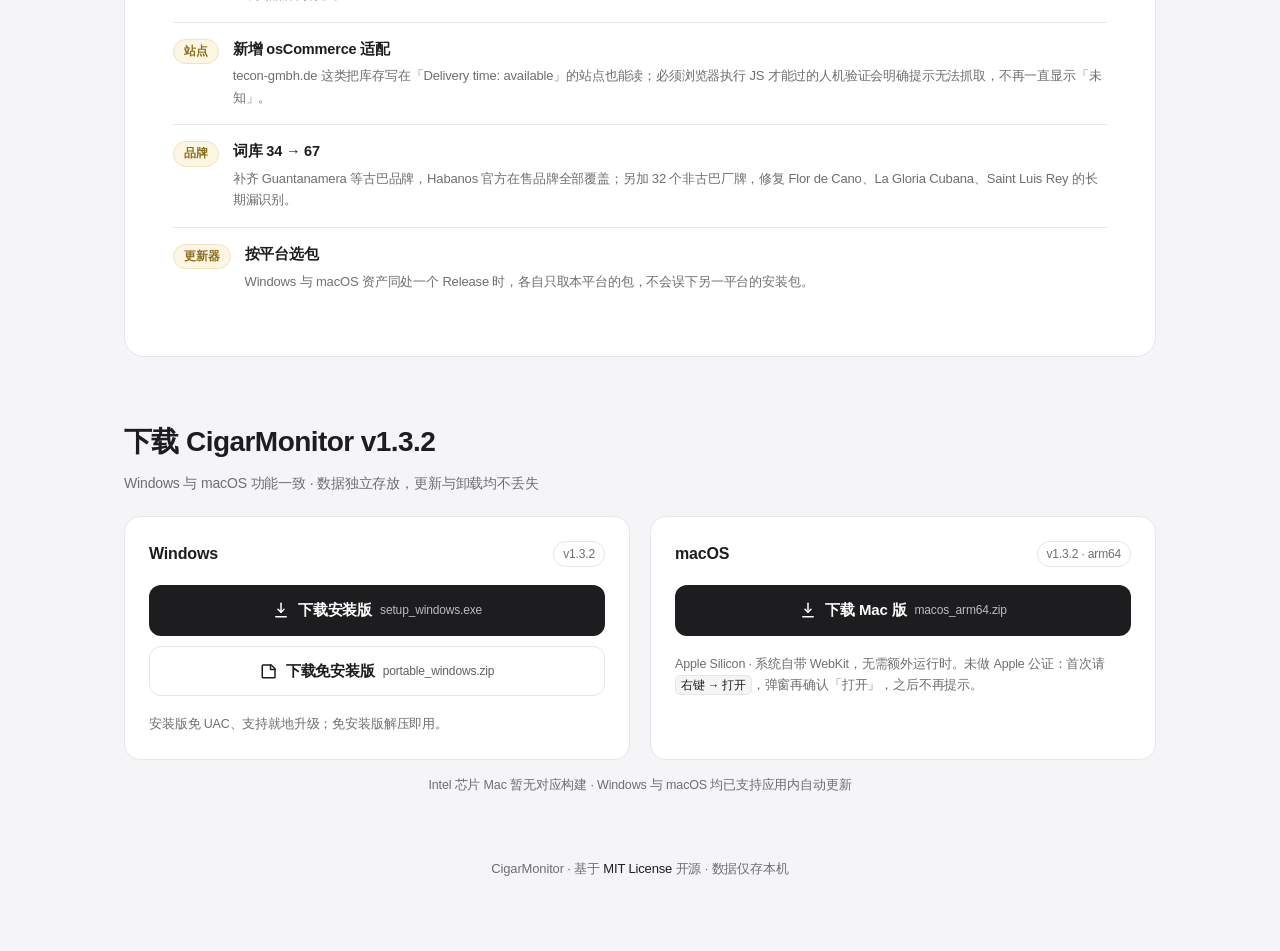
==== commit dbff25e4: "landing: v1.3.2 更新" ====
--- a/index.html
+++ b/index.html
@@ -93,6 +93,14 @@
 .btn svg{width:18px;height:18px}
 .btn small{font-weight:400;opacity:.7;font-size:12px}
 
+/* ===== 更新日志 ===== */
+.logs{display:grid;gap:0}
+.log-item{display:grid;grid-template-columns:auto 1fr;gap:14px;align-items:start;padding:16px 0;border-top:1px solid var(--line)}
+.log-item:first-child{border-top:0;padding-top:0}
+.log-tag{font-size:11.5px;font-weight:600;color:#8a6d1f;background:#fdf6e3;border:1px solid #f0e3c0;border-radius:999px;padding:3px 10px;white-space:nowrap}
+.log-txt{font-size:14.5px;font-weight:600}
+.log-txt span{display:block;font-size:13px;font-weight:400;color:var(--sub);margin-top:5px;line-height:1.65}
+
 footer{margin-top:64px;text-align:center;font-size:13px;color:var(--sub)}
 footer a{color:var(--ink);text-decoration:none;font-weight:500}
 
@@ -127,7 +135,7 @@
       <div class="role">雪茄库存监控工具</div>
       <p class="desc">定时盯库存，缺货转有货立即通过邮件、系统通知与微信提醒；同时是标准 MCP server，可直接接入 AI 用语音或文字操作。</p>
       <div class="meta">
-        <span>v1.3.1</span><span class="sep">·</span>
+        <span>v1.3.2</span><span class="sep">·</span>
         <span>Python</span><span class="sep">·</span>
         <span>Windows / macOS</span><span class="sep">·</span>
         <span>数据存本机</span>
@@ -197,7 +205,7 @@
       <div class="fitem">
         <div class="fic"><svg viewBox="0 0 24 24" fill="none" stroke="currentColor" stroke-width="2" stroke-linecap="round" stroke-linejoin="round"><path d="M4 7h16M4 12h16M4 17h10"/></svg></div>
         <h4>品牌中文化</h4>
-        <p>内置 34 个品牌中英文词库，首页显示纯中文简称，通知统一显示「英文（中文简称）」。</p>
+        <p>内置 67 个品牌中英文词库（古巴官方在售品牌全部覆盖），首页显示纯中文简称，通知统一显示「英文（中文简称）」。</p>
       </div>
       <div class="fitem">
         <div class="fic"><svg viewBox="0 0 24 24" fill="none" stroke="currentColor" stroke-width="2" stroke-linecap="round" stroke-linejoin="round"><path d="M12 3v18"/><path d="M17 7H9.5a2.5 2.5 0 0 0 0 5h5a2.5 2.5 0 0 1 0 5H7"/></svg></div>
@@ -207,7 +215,7 @@
       <div class="fitem">
         <div class="fic"><svg viewBox="0 0 24 24" fill="none" stroke="currentColor" stroke-width="2" stroke-linecap="round" stroke-linejoin="round"><rect x="3" y="5" width="18" height="14" rx="2"/><path d="M3 9h18"/></svg></div>
         <h4>三通道提醒</h4>
-        <p>仅在缺货转有货时触发，HTML 邮件、系统通知、微信 ClawBot 同时送达，不重复刷屏。</p>
+        <p>仅在缺货转有货时触发，HTML 邮件、系统通知、微信 ClawBot 同时送达；微信 24 小时窗口过期会自动补发，不重复刷屏。</p>
       </div>
       <div class="fitem">
         <div class="fic"><svg viewBox="0 0 24 24" fill="none" stroke="currentColor" stroke-width="2" stroke-linecap="round" stroke-linejoin="round"><rect x="5" y="11" width="14" height="10" rx="2"/><path d="M8 11V8a4 4 0 0 1 8 0v3"/></svg></div>
@@ -217,33 +225,66 @@
     </div>
   </section>
 
+  <!-- ===== 最近更新 ===== -->
+  <section class="features">
+    <h2 class="section-head">最近更新 · v1.3.2</h2>
+    <div class="card">
+      <div class="logs">
+        <div class="log-item">
+          <span class="log-tag">微信</span>
+          <p class="log-txt">推送不再悄悄丢掉
+            <span>主动下发需要 24 小时内有过对话。窗口过期时提醒进补发队列，重新激活或点「发送测试微信」后自动补上；提醒标题恢复「【雪茄到货提醒】+ 问候语 + 中文品牌简称」。</span>
+          </p>
+        </div>
+        <div class="log-item">
+          <span class="log-tag">站点</span>
+          <p class="log-txt">新增 osCommerce 适配
+            <span>tecon-gmbh.de 这类把库存写在「Delivery time: available」的站点也能读；必须浏览器执行 JS 才能过的人机验证会明确提示无法抓取，不再一直显示「未知」。</span>
+          </p>
+        </div>
+        <div class="log-item">
+          <span class="log-tag">品牌</span>
+          <p class="log-txt">词库 34 → 67
+            <span>补齐 Guantanamera 等古巴品牌，Habanos 官方在售品牌全部覆盖；另加 32 个非古巴厂牌，修复 Flor de Cano、La Gloria Cubana、Saint Luis Rey 的长期漏识别。</span>
+          </p>
+        </div>
+        <div class="log-item">
+          <span class="log-tag">更新器</span>
+          <p class="log-txt">按平台选包
+            <span>Windows 与 macOS 资产同处一个 Release 时，各自只取本平台的包，不会误下另一平台的安装包。</span>
+          </p>
+        </div>
+      </div>
+    </div>
+  </section>
+
   <!-- ===== 下载 ===== -->
   <section class="download">
-    <h3 class="dl-title">下载 CigarMonitor v1.3.1</h3>
+    <h3 class="dl-title">下载 CigarMonitor v1.3.2</h3>
     <p class="dl-sub">Windows 与 macOS 功能一致 · 数据独立存放，更新与卸载均不丢失</p>
     <div class="dl-grid">
       <div class="dl-col">
-        <div class="dl-plat">Windows <span class="ver">v1.3.1</span></div>
-        <a class="btn btn-primary" href="https://github.com/hoho77777/cigar-monitor/releases/download/v1.3.1/CigarMonitor_v1.3.1_setup.exe">
+        <div class="dl-plat">Windows <span class="ver">v1.3.2</span></div>
+        <a class="btn btn-primary" href="https://github.com/hoho77777/cigar-monitor/releases/download/v1.3.2/CigarMonitor_v1.3.2_1_setup_windows.exe">
           <svg viewBox="0 0 24 24" fill="none" stroke="currentColor" stroke-width="2" stroke-linecap="round" stroke-linejoin="round"><path d="M12 3v12"/><path d="M8 11l4 4 4-4"/><path d="M5 21h14"/></svg>
-          下载安装版 <small>setup.exe</small>
+          下载安装版 <small>setup_windows.exe</small>
         </a>
-        <a class="btn btn-ghost" href="https://github.com/hoho77777/cigar-monitor/releases/download/v1.3.1/CigarMonitor_v1.3.1_windows.zip">
+        <a class="btn btn-ghost" href="https://github.com/hoho77777/cigar-monitor/releases/download/v1.3.2/CigarMonitor_v1.3.2_2_portable_windows.zip">
           <svg viewBox="0 0 24 24" fill="none" stroke="currentColor" stroke-width="2" stroke-linecap="round" stroke-linejoin="round"><path d="M4 4h11l5 5v11a1 1 0 0 1-1 1H4a1 1 0 0 1-1-1V5a1 1 0 0 1 1-1z"/><path d="M14 4v6h6"/></svg>
-          下载免安装版 <small>windows.zip</small>
+          下载免安装版 <small>portable_windows.zip</small>
         </a>
         <p class="dl-mini">安装版免 UAC、支持就地升级；免安装版解压即用。</p>
       </div>
       <div class="dl-col">
-        <div class="dl-plat">macOS <span class="ver">v1.3.1-mac · arm64</span></div>
-        <a class="btn btn-primary" href="https://github.com/hoho77777/cigar-monitor/releases/download/v1.3.1-mac/CigarMonitor-mac-1.3.1.zip">
+        <div class="dl-plat">macOS <span class="ver">v1.3.2 · arm64</span></div>
+        <a class="btn btn-primary" href="https://github.com/hoho77777/cigar-monitor/releases/download/v1.3.2/CigarMonitor_v1.3.2_3_macos_arm64.zip">
           <svg viewBox="0 0 24 24" fill="none" stroke="currentColor" stroke-width="2" stroke-linecap="round" stroke-linejoin="round"><path d="M12 3v12"/><path d="M8 11l4 4 4-4"/><path d="M5 21h14"/></svg>
-          下载 Mac 版 <small>mac-1.3.1.zip</small>
+          下载 Mac 版 <small>macos_arm64.zip</small>
         </a>
         <p class="dl-mini">Apple Silicon · 系统自带 WebKit，无需额外运行时。未做 Apple 公证：首次请<span class="key">右键 → 打开</span>，弹窗再确认「打开」，之后不再提示。</p>
       </div>
     </div>
-    <p class="dl-note">Intel 芯片 Mac 暂无对应构建 · Windows 用户继续使用 v1.3.1 即可，无需改动</p>
+    <p class="dl-note">Intel 芯片 Mac 暂无对应构建 · Windows 与 macOS 均已支持应用内自动更新</p>
   </section>
 
   <footer>
